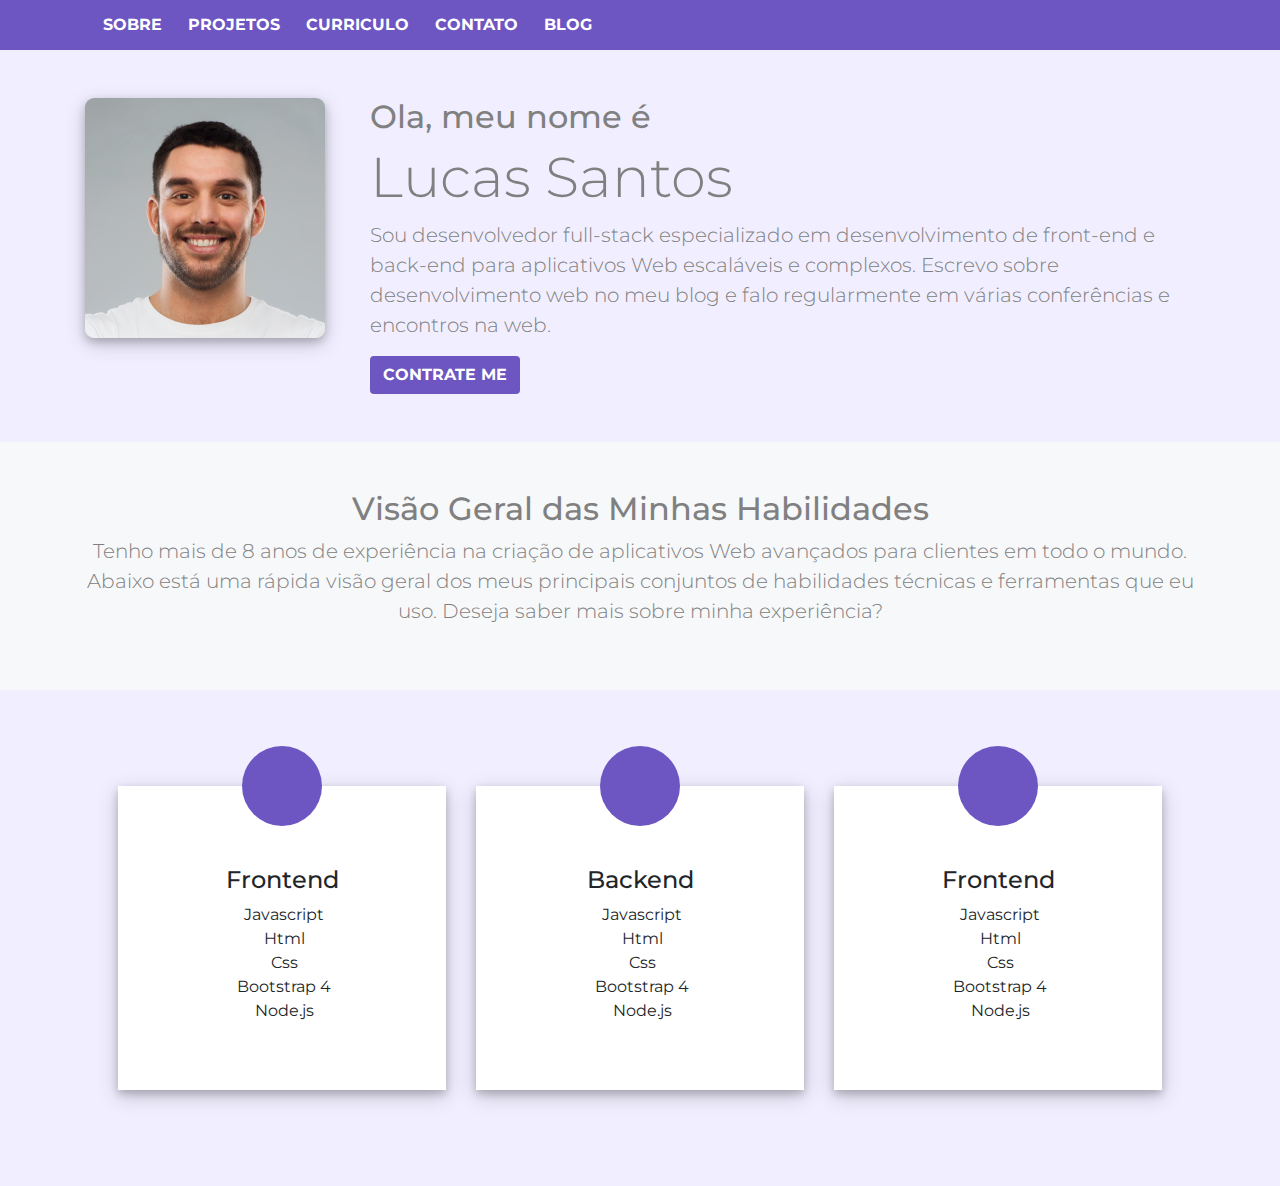
==== index.html @ 7a1240a8 "inicio pagina sobre imagem perfil" ====
<html lang="en">
<head>
    <meta charset="UTF-8">
    <meta name="viewport" content="width=device-width, initial-scale=1.0">

        <!-- google fonts -->
        <link href="https://fonts.googleapis.com/css?family=Montserrat&display=swap" rel="stylesheet">


      <!-- fonte awesome cdn -->
      <link rel="stylesheet" href="https://use.fontawesome.com/releases/v5.3.1/css/all.css" integrity="sha384-mzrmE5qonljUremFsqc01SB46JvROS7bZs3IO2EmfFsd15uHvIt+Y8vEf7N7fWAU" crossorigin="anonymous">
    
   <!-- estilo do boot -->
    <link rel="stylesheet" href="https://maxcdn.bootstrapcdn.com/bootstrap/4.0.0/css/bootstrap.min.css" integrity="sha384-Gn5384xqQ1aoWXA+058RXPxPg6fy4IWvTNh0E263XmFcJlSAwiGgFAW/dAiS6JXm" crossorigin="anonymous">
   
    <link rel="stylesheet" href="css/estilo.css">



    <title>Portifolio</title>
</head>
<body>
    
    <header class="cabecario">
        <nav class="navbar navbar-expand-lg navbar-light bg-light">
           
            <button class="navbar-toggler" type="button" data-toggle="collapse" data-target="#navbarNav" aria-controls="navbarNav" aria-expanded="false" aria-label="Toggle navigation">
              <span class="navbar-toggler-icon"></span>
            </button>
            <div class="collapse navbar-collapse" id="navbarNav">
                <div class="container">
            
                    <ul class="navbar-nav ">
                        <li class="nav-item  ">
                            <a class="nav-link" href="#">SOBRE <span class="sr-only">(current)</span></a>
                        </li>
                        <li class="nav-item">
                            <a class="nav-link" href="#">PROJETOS</a>
                        </li>
                        <li class="nav-item">
                            <a class="nav-link" href="#">CURRICULO</a>
                        </li>
                        <li class="nav-item">
                            <a class="nav-link " href="#">CONTATO</a>
                        </li>
                        <li class="nav-item">
                            <a class="nav-link " href="#">BLOG</a>
                            
                        </li>
                       
                      <div class="redes">
                        <li class="icones" >
                            <a href="">
                              <i class="fab fa-linkedin-in ico"></i>
                            </a>
                        </li>
                          
                        <li class="icones">
                            <a href="">
                                <i class="fab fa-github-square ico"></i>
                            </a>
                        </li>
                          
                        <li class="icones">
                            <a href="">
                                <i class="fab fa-twitter ico"></i>
                            </a>
                        </li>
                          
                      
                      </div>  
                     
                    
                    </ul>
                    


        
                </div>  <!--fim container menu-->



            </div>
        </nav>
        <!-- banner aprsentacão -->

        <div class="container-fluid banner">
            <div class="container">
                <div class="row apresentacao">
                    <div class="col-md-3">
                        <img class="img-perfil" src="img/perfil.jpg" alt="">
                    </div>
    
                    <div class="col-md-9">
                        <h2 class="display-5">Ola, meu nome é </h2>
                        <h1 class="display-4">Lucas Santos</h1>
    
                        <p class="lead">
                            
                            Sou desenvolvedor full-stack especializado em desenvolvimento de front-end e back-end para aplicativos Web escaláveis ​​e complexos. Escrevo sobre desenvolvimento web no meu blog e falo regularmente em várias conferências e encontros na web. 
                        </p>
    
                        <button class="btn botao"> CONTRATE ME </button>
                    </div>
                </div>
            
            </div>
        </div>

</header>

  
        <div class="container-fluid overview">   
            <div class="container">
                <h2 class="display-5 vgeral">Visão Geral das Minhas Habilidades</h2>

                <p class="lead">
                   
                    Tenho mais de 8 anos de experiência na criação de aplicativos Web avançados para clientes em todo o mundo. Abaixo está uma rápida visão geral dos meus principais conjuntos de habilidades técnicas e ferramentas que eu uso. Deseja saber mais sobre minha experiência?
                </p>
            </div>
        </div>
    

    <div class="container-fluid habilidades">
        <div class="container ctn-abily">
            <div class="row">
                <div class="col-md-4 ">
    
                    <div class="habilidade">
                        <div class="ico-container">
                            <i class="fas fa-laptop-code hab-ico"></i>
                        </div>

                        <h4 class="display-5">
                            Frontend
                        </h4>

                        <div>
                            <i class="fas fa-check check-ico"></i>  Javascript <br>
                            <i class="fas fa-check check-ico"></i>   Html  <br>
                            <i class="fas fa-check check-ico"></i>  Css <br>
                            <i class="fas fa-check check-ico"></i> Bootstrap 4  <br>
                            <i class="fas fa-check check-ico"></i> Node.js  <br>
                        

                        </div>
                            
                    </div>
    
                  
                </div>
                <div class="col-md-4 ">
    
                    <div class="habilidade">
                        <div class="ico-container">
                            
                            <i class="fas fa-database hab-ico"></i>
                        </div>

                        <h4 class="display-5">
                                Backend
                        </h4>

                        <div>
                            <i class="fas fa-check check-ico"></i>  Javascript <br>
                            <i class="fas fa-check check-ico"></i>   Html  <br>
                            <i class="fas fa-check check-ico"></i>  Css <br>
                            <i class="fas fa-check check-ico"></i> Bootstrap 4  <br>
                            <i class="fas fa-check check-ico"></i> Node.js  <br>
                        

                        </div>
                            
                    </div>
    
                  
                </div>
                <div class="col-md-4 ">
    
                    <div class="habilidade">
                        <div class="ico-container">
                            <i class="fas fa-laptop-code hab-ico"></i>
                        </div>

                        <h4 class="display-5">
                            Frontend
                        </h4>

                        <div>
                            <i class="fas fa-check check-ico"></i>  Javascript <br>
                            <i class="fas fa-check check-ico"></i>   Html  <br>
                            <i class="fas fa-check check-ico"></i>  Css <br>
                            <i class="fas fa-check check-ico"></i> Bootstrap 4  <br>
                            <i class="fas fa-check check-ico"></i> Node.js  <br>
                        

                        </div>
                            
                    </div>
    
                  
                </div>
           
           
               
           
            </div>
    
    
        </div>

    </div>
             
    

    



    <script src="https://code.jquery.com/jquery-3.2.1.slim.min.js" integrity="sha384-KJ3o2DKtIkvYIK3UENzmM7KCkRr/rE9/Qpg6aAZGJwFDMVNA/GpGFF93hXpG5KkN" crossorigin="anonymous"></script>
    <script src="https://cdnjs.cloudflare.com/ajax/libs/popper.js/1.12.9/umd/popper.min.js" integrity="sha384-ApNbgh9B+Y1QKtv3Rn7W3mgPxhU9K/ScQsAP7hUibX39j7fakFPskvXusvfa0b4Q" crossorigin="anonymous"></script>
    <script src="https://maxcdn.bootstrapcdn.com/bootstrap/4.0.0/js/bootstrap.min.js" integrity="sha384-JZR6Spejh4U02d8jOt6vLEHfe/JQGiRRSQQxSfFWpi1MquVdAyjUar5+76PVCmYl" crossorigin="anonymous"></script>

</body>
</html>
---- css/estilo.css ----
*{
    margin: 0;
    padding: 0;
    box-sizing: border-box;

}

body{
    font-family: 'Montserrat', sans-serif;
}


.bg-light {
    background-color: #6d56c1!important;
}

.redes{
    margin-left: auto;
    margin-top: 5px;
    

}

.icones{
    display: inline;
    margin-left: 5px;
    font-size: 22px;
    color: white;
    
}
.ico{
    color: white;
}


.navbar-light .navbar-nav .nav-link {
    color:white;
    font-weight:bold ;
    font-size: 16px;
    line-height: 18px;
    margin-left: 10px;
}

.navbar-light .navbar-nav .nav-link:hover {
    border-bottom: 3px solid white;
    color: white;

    
}



.banner{
   padding: 48px;
   background-color: rgb(241, 239, 255);
   color: gray;
}


.img-perfil{
    max-width: 240px;
    border-radius: 9px;
    box-shadow: 0 4px 8px 0 rgba(0, 0, 0, 0.2), 0 6px 20px 0 rgba(0, 0, 0, 0.19);
}

/* botao */
.botao{
    background-color:#6d56c1 ;
    color: white;
    font-weight: bold;
}

.botao:hover{
        opacity: 0.8;
}

/* secao visão geral */

.overview{
  padding: 48px;
  text-align: center;
  color: gray;
  background: #F7F8FA;
  
}

.vgeral{
    text-align: center;
}


.ctn-abily{
    text-align: center;
    padding: 48px;
}


.habilidades{

 background-color: rgb(241, 239, 255);
 width: 100%;
 padding: 48px;
}


.habilidade{
    height:304px ;
    width: 100%;
    background-color: white;
    box-shadow: 0 4px 8px 0 rgba(0, 0, 0, 0.2), 0 6px 20px 0 rgba(0, 0, 0, 0.19);
}

.ico-container{
    background: #6d56c1;
    width: 80px;
    height: 80px;
    padding-top: 1.25rem;
    margin: 0 auto;
    border-radius: 120px;
    position: relative;
    bottom: 40px;
    
   
    
  
}


.hab-ico{
   font-size: 45px;
   position: relative;
   left: 1px;
   bottom: 7px;
  
   color: white;
  
}

.check-ico{
    color:#6d56c1 ;
    padding: 2px;
}






/* mobile */

@media(max-width: 400px){
    .redes{
       margin-left: 0px; 
    }
    .img-perfil{
        max-width: 200px;
        margin-bottom: 15px;
    }
}





  
  /* Tablet Styles */
  @media (min-width: 401px) and (max-width: 960px) {
    
    .row .apresentacao{
        display: flex;
        flex-direction: column;
        flex-wrap: wrap;
        justify-content: space-between;
        
    }
    .img-perfil{
        flex: 1;
    }

    
     
 }
    
  


  
  /* Desktop Styles */
  @media  (min-width: 961px) {
   
  }
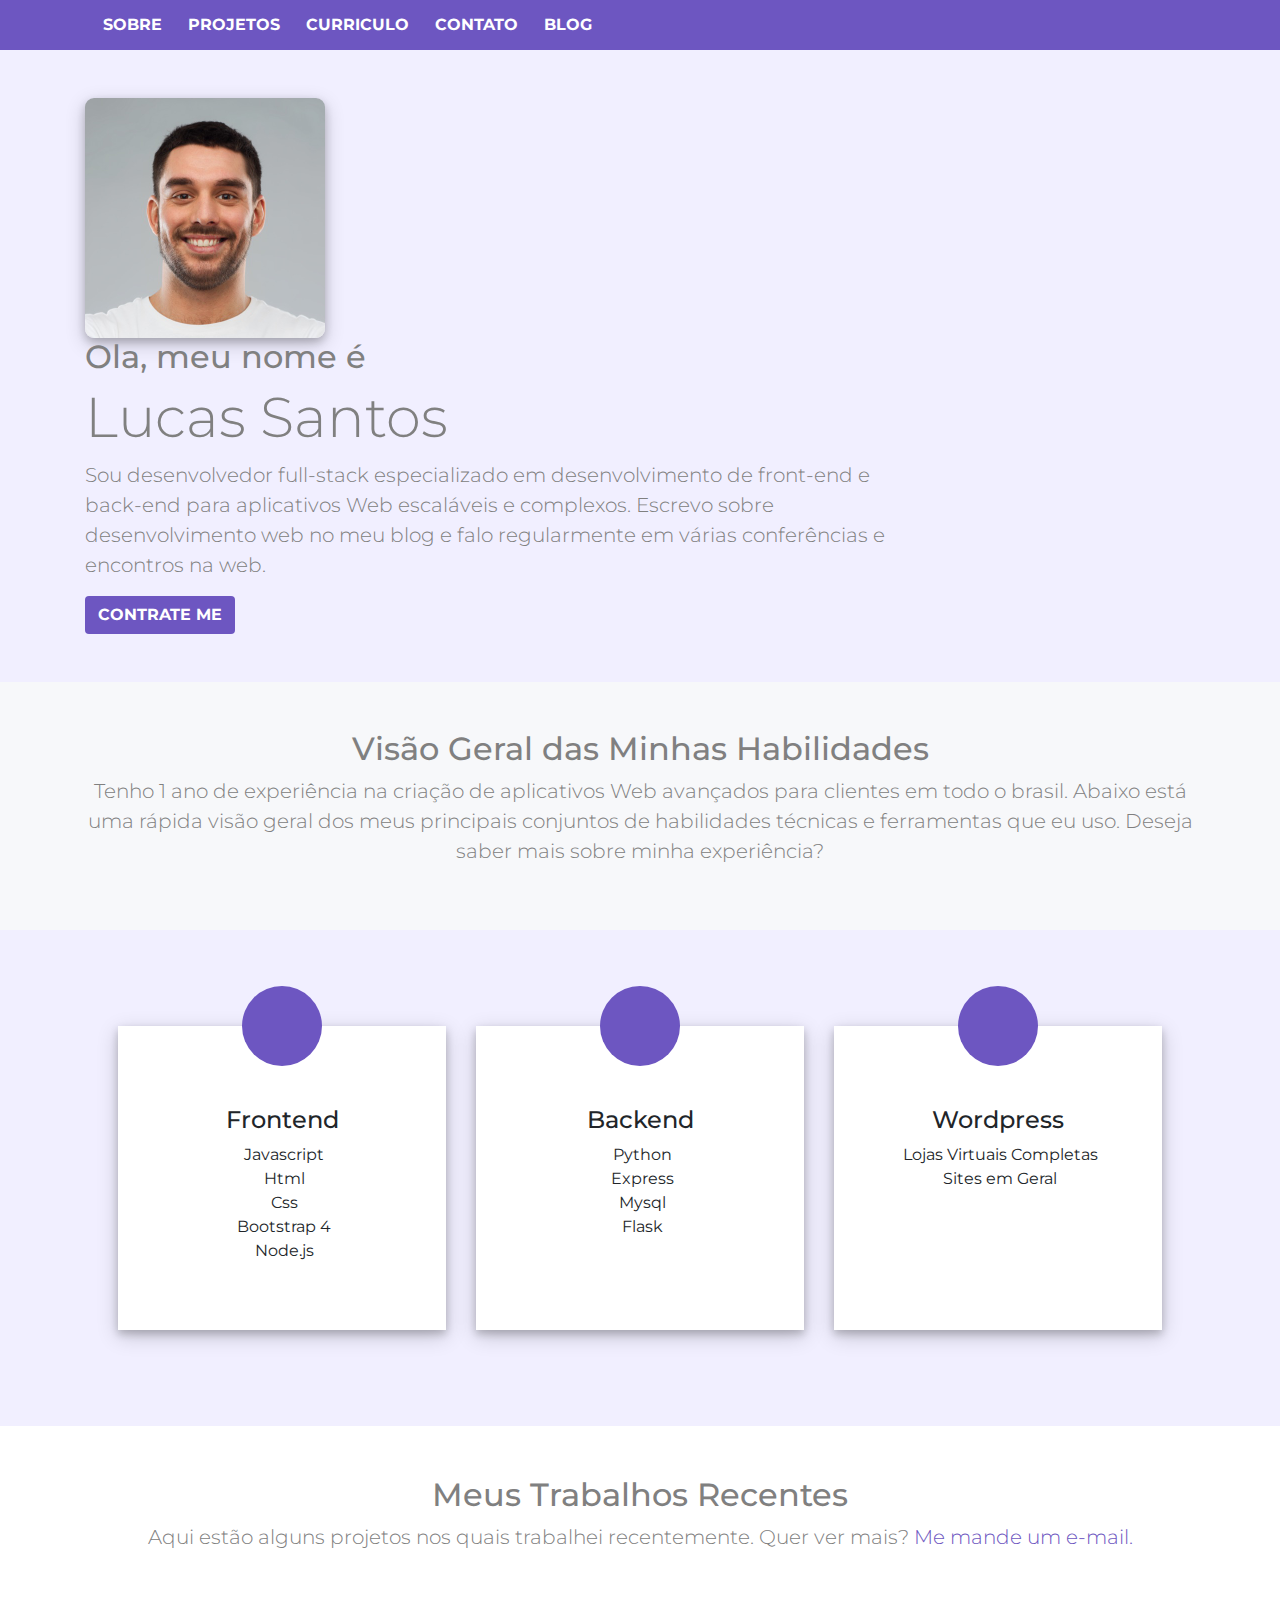
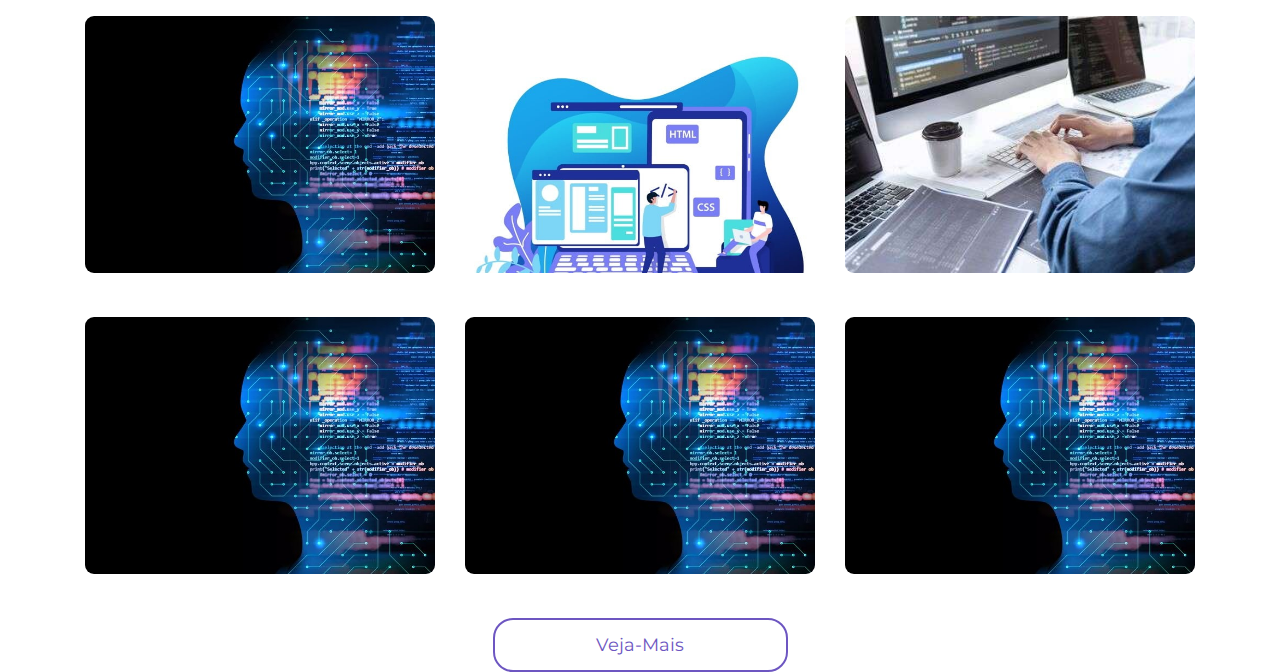
==== commit 5257478b: "ajustes feitos, e nova secao trabalhos recentes adicionada" ====
--- a/index.html
+++ b/index.html
@@ -87,11 +87,11 @@
         <div class="container-fluid banner">
             <div class="container">
                 <div class="row apresentacao">
-                    <div class="col-md-3">
-                        <img class="img-perfil" src="img/perfil.jpg" alt="">
-                    </div>
-    
-                    <div class="col-md-9">
+                    <div class="col-md-3 centro">
+                        <img  class="img-perfil" src="img/perfil.jpg" alt="">
+                    </div>
+    
+                    <div class="col-md-9 ">
                         <h2 class="display-5">Ola, meu nome é </h2>
                         <h1 class="display-4">Lucas Santos</h1>
     
@@ -116,16 +116,17 @@
 
                 <p class="lead">
                    
-                    Tenho mais de 8 anos de experiência na criação de aplicativos Web avançados para clientes em todo o mundo. Abaixo está uma rápida visão geral dos meus principais conjuntos de habilidades técnicas e ferramentas que eu uso. Deseja saber mais sobre minha experiência?
+                    Tenho  1 ano de experiência na criação de aplicativos Web avançados para clientes em todo o brasil. Abaixo está uma rápida visão geral dos meus principais conjuntos de habilidades técnicas e ferramentas que eu uso. Deseja saber mais sobre minha experiência?
                 </p>
             </div>
         </div>
     
 
+        <!-- habilidades -->
     <div class="container-fluid habilidades">
         <div class="container ctn-abily">
-            <div class="row">
-                <div class="col-md-4 ">
+            <div class="row ">
+                <div class="col-md-4 cln">
     
                     <div class="habilidade">
                         <div class="ico-container">
@@ -150,12 +151,13 @@
     
                   
                 </div>
-                <div class="col-md-4 ">
+                <div class="col-md-4 cln ">
     
                     <div class="habilidade">
                         <div class="ico-container">
                             
                             <i class="fas fa-database hab-ico"></i>
+                            
                         </div>
 
                         <h4 class="display-5">
@@ -163,12 +165,11 @@
                         </h4>
 
                         <div>
-                            <i class="fas fa-check check-ico"></i>  Javascript <br>
-                            <i class="fas fa-check check-ico"></i>   Html  <br>
-                            <i class="fas fa-check check-ico"></i>  Css <br>
-                            <i class="fas fa-check check-ico"></i> Bootstrap 4  <br>
-                            <i class="fas fa-check check-ico"></i> Node.js  <br>
-                        
+                            <i class="fas fa-check check-ico"></i>  Python <br>
+                            <i class="fas fa-check check-ico"></i>   Express  <br>
+                            <i class="fas fa-check check-ico"></i>  Mysql <br>
+                            <i class="fas fa-check check-ico"></i>  Flask <br>
+                           
 
                         </div>
                             
@@ -176,24 +177,22 @@
     
                   
                 </div>
-                <div class="col-md-4 ">
+                <div class="col-md-4 cln ">
     
                     <div class="habilidade">
                         <div class="ico-container">
-                            <i class="fas fa-laptop-code hab-ico"></i>
+                            
+                            <i class="fab fa-wordpress-simple hab-ico"></i>
                         </div>
 
                         <h4 class="display-5">
-                            Frontend
+                           Wordpress
                         </h4>
 
                         <div>
-                            <i class="fas fa-check check-ico"></i>  Javascript <br>
-                            <i class="fas fa-check check-ico"></i>   Html  <br>
-                            <i class="fas fa-check check-ico"></i>  Css <br>
-                            <i class="fas fa-check check-ico"></i> Bootstrap 4  <br>
-                            <i class="fas fa-check check-ico"></i> Node.js  <br>
-                        
+                            <i class="fas fa-check check-ico"></i>  Lojas Virtuais Completas <br>
+                            <i class="fas fa-check check-ico"></i>   Sites em Geral  <br>
+                          
 
                         </div>
                             
@@ -210,9 +209,107 @@
     
         </div>
 
+        <!-- img ferramentas de trabalho -->
+
+      
+
     </div>
-             
-    
+            <!-- fim habilidades -->
+    
+
+            <div class="container jobs-recentes">
+                <div class="row linha-trampos">
+                       <div class="col col-md-12 text-center mb-4">
+                           <h2 class="display-5 "> Meus Trabalhos Recentes</h2> 
+                           <p class="lead">
+                               Aqui estão alguns projetos  nos quais trabalhei recentemente. Quer ver mais? 
+                            <a class="email" href="">Me mande um e-mail.</a>   
+   
+                           </p>
+                         
+
+                       </div> 
+                        
+                </div>
+
+                <div class="row mt-4">
+                    <div class="col-md-4 ">
+                        <div class="project" style="background-image: url('./img/projetos/img1.jpg'); background-size: cover;" >
+                              <div class="overlay">
+                                <div class="text">Hello World</div>
+                              </div>
+
+                         </div>
+                    </div>
+                    <div class="col-md-4 ">
+                        <div class="project" style="background-image: url('./img/projetos/img2.jpg'); background-size: cover;">
+                            <div class="overlay">
+                                <div class="text">
+                                    Clone Bootstrap
+                                    Site Responsivo Com muitos detalhaes
+                                </div>
+                              </div>
+
+                            
+                        </div>
+                    </div>
+                    <div class="col-md-4 ">
+                        <div class="project" style="background-image: url('./img/projetos/img3.jpg'); background-size: cover;">
+                            <div class="overlay">
+                                <div class="text">Hello World</div>
+                              </div>
+
+                            
+                        </div>
+                    </div>
+                    
+                </div>
+
+                <div class="row mt-4">
+                    <div class="col-md-4 ">
+                        <div class="project" style="background-image: url('./img/projetos/img1.jpg'); background-size: cover;">
+                            <div class="overlay">
+                                <div class="text">Hello World</div>
+                              </div>
+
+                            
+                        </div>
+                    </div>
+                    <div class="col-md-4 ">
+                        <div class="project" style="background-image: url('./img/projetos/img1.jpg'); background-size: cover;">
+                            <div class="overlay">
+                                <div class="text">Hello World</div>
+                              </div>
+
+                            
+                        </div>
+                    </div>
+                    <div class="col-md-4 ">
+                        <div class="project" style="background-image: url('./img/projetos/img1.jpg'); background-size: cover;">
+                            <div class="overlay">
+                                <div class="text">Hello World</div>
+                              </div>
+
+                            
+                        </div>
+                    </div>
+                </div>
+
+               
+                <div class="row mt-4">
+                    <div class="col-md-12 v-mais">
+                        
+                        <button class="btn veja-mais">Veja-Mais</button>
+
+                    </div>
+                </div>
+              
+                
+
+    
+             </div>
+    
+            
 
     
 
--- a/css/estilo.css
+++ b/css/estilo.css
@@ -142,6 +142,89 @@
 }
 
 
+/* jobs recentes */
+
+.jobs-recentes{
+    margin-top: 50px;
+    color: gray;
+   
+}
+
+
+.project{
+    max-width: 385px;
+    height: 257px;
+     cursor: pointer;
+    border-radius: 9px;
+    margin-bottom: 20px;
+}
+
+.email{
+    color: #6d56c1;
+    text-decoration: none;
+    
+
+}
+
+
+.overlay {
+    position: relative;
+  
+    background-color: #6d56c1;
+    overflow: hidden;
+    width: 100%;
+    height: 100%;
+    transform: scale(0);
+    transition: .5s ease;
+    border-radius: 9px;
+    
+  }
+  
+  
+  .project:hover .overlay {
+      opacity: 0.9;
+     transform: scale(1);
+     
+    
+  }
+  
+  
+  .text {
+    color: white;
+    font-size: 20px;
+    position: absolute;
+    top: 50%;
+    left: 50%;
+    transform: translate(-50%, -50%);
+    text-align: center;
+   
+  }
+
+.v-mais{
+    display: flex;
+    align-items: center;
+}
+
+.veja-mais{
+    margin:0 auto;
+    border-radius: 20px;
+    color: #6d56c1;
+    background-color: transparent;
+    border: 2px solid #6d56c1 ;
+    width: 295px;
+    height: 54px;
+    font-weight: 400;
+    font-size: 18px;
+    
+}
+
+.veja-mais:hover{
+    background-color:#6d56c1 ;
+    color: white;
+}
+
+
+
 
 
 
@@ -156,26 +239,49 @@
         max-width: 200px;
         margin-bottom: 15px;
     }
-}
-
-
-
-
-
-  
-  /* Tablet Styles */
+    .ctn-abily{
+        display: flex;
+        align-items: center;
+       
+        padding: 0;
+
+    }
+
+    
+    .habilidade{
+        margin-bottom: 50px;
+    }
+
+    
+}
+
+
+
+
+
+  
+  /* Tablet  */
   @media (min-width: 401px) and (max-width: 960px) {
     
-    .row .apresentacao{
+        .apresentacao{
         display: flex;
         flex-direction: column;
         flex-wrap: wrap;
-        justify-content: space-between;
+        align-items: center;
         
-    }
-    .img-perfil{
-        flex: 1;
-    }
+        
+    }
+
+   
+
+    .habilidade{
+        margin-bottom: 50px;
+    }
+    .centro{
+     margin-right: 50px;
+     margin-bottom: 50px;
+    }
+
 
     
      
@@ -185,7 +291,15 @@
 
 
   
-  /* Desktop Styles */
-  @media  (min-width: 961px) {
-   
-  }+  /* Desktop */
+  @media  (min-width: 960px) and (max-width:1300px) {
+    .apresentacao{
+        display: flex;
+        flex-direction: column;
+        flex-wrap: wrap;
+       
+        
+        
+    }
+ 
+}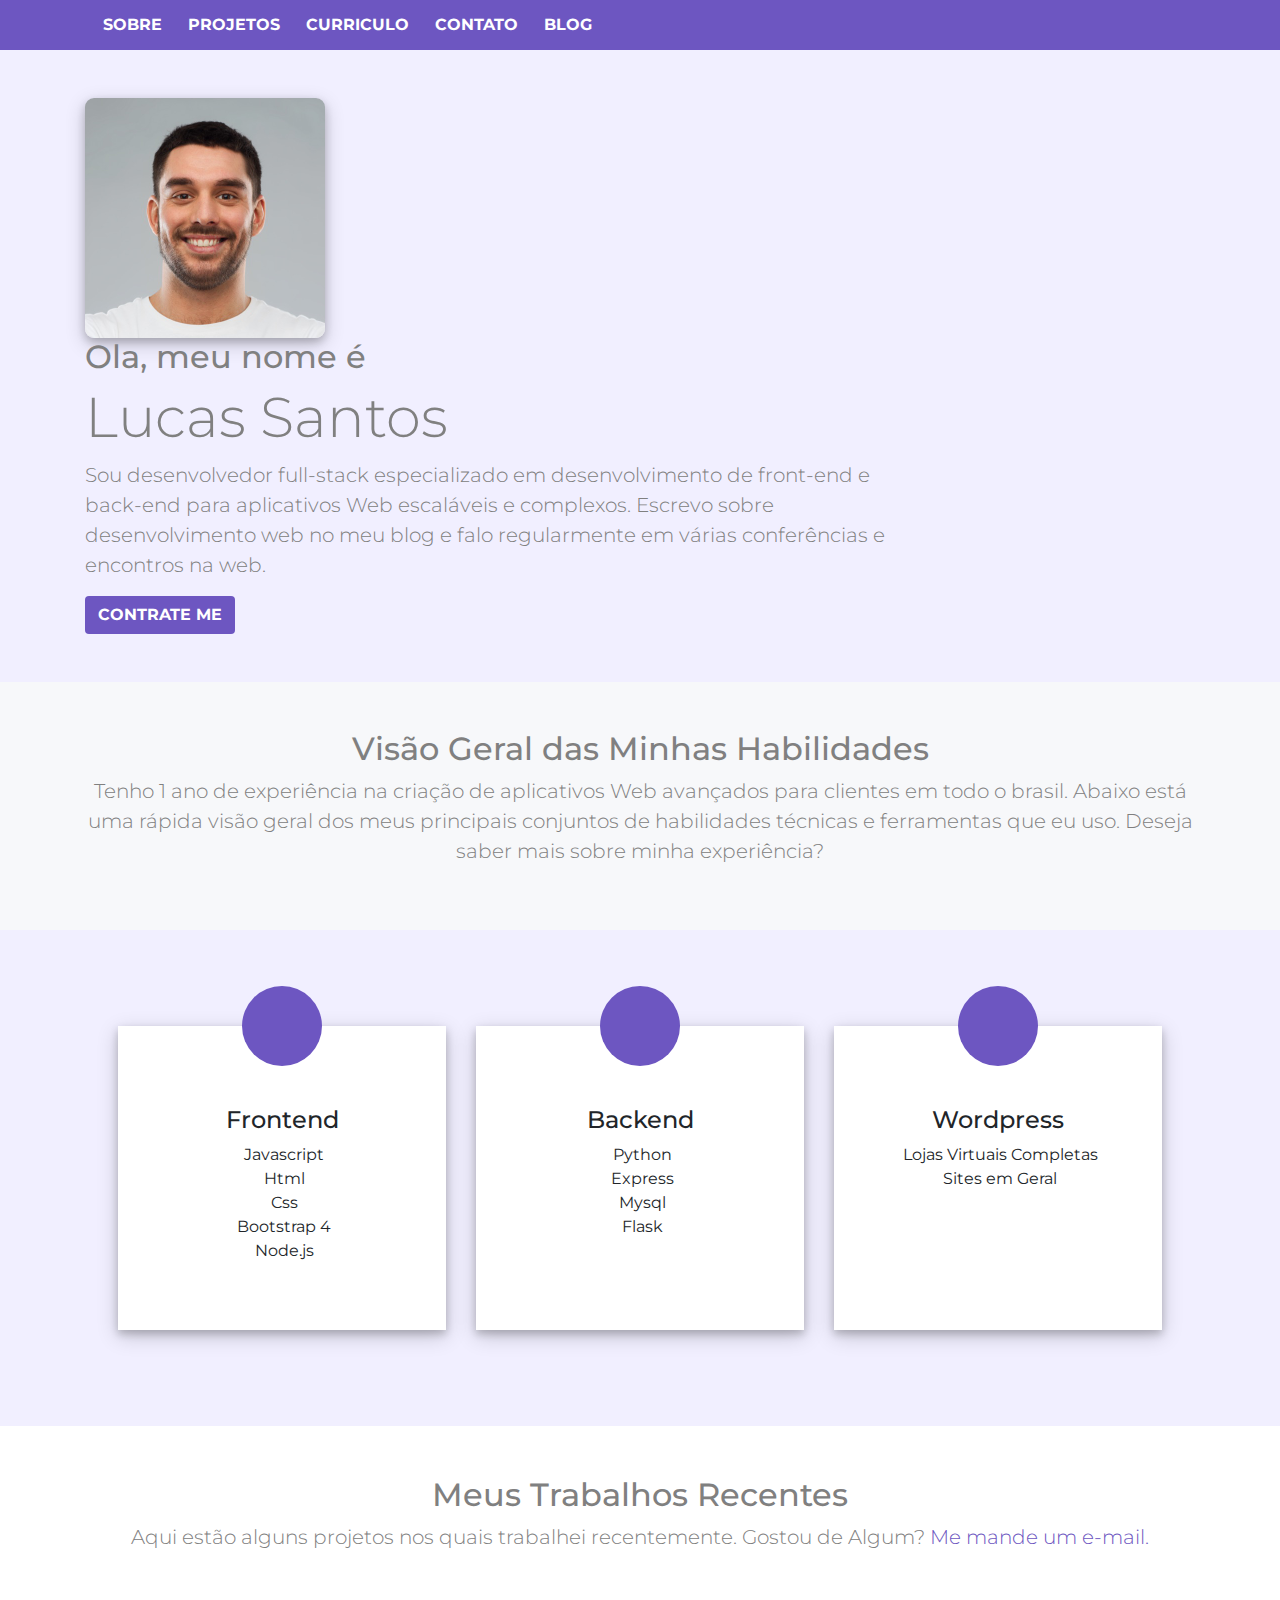
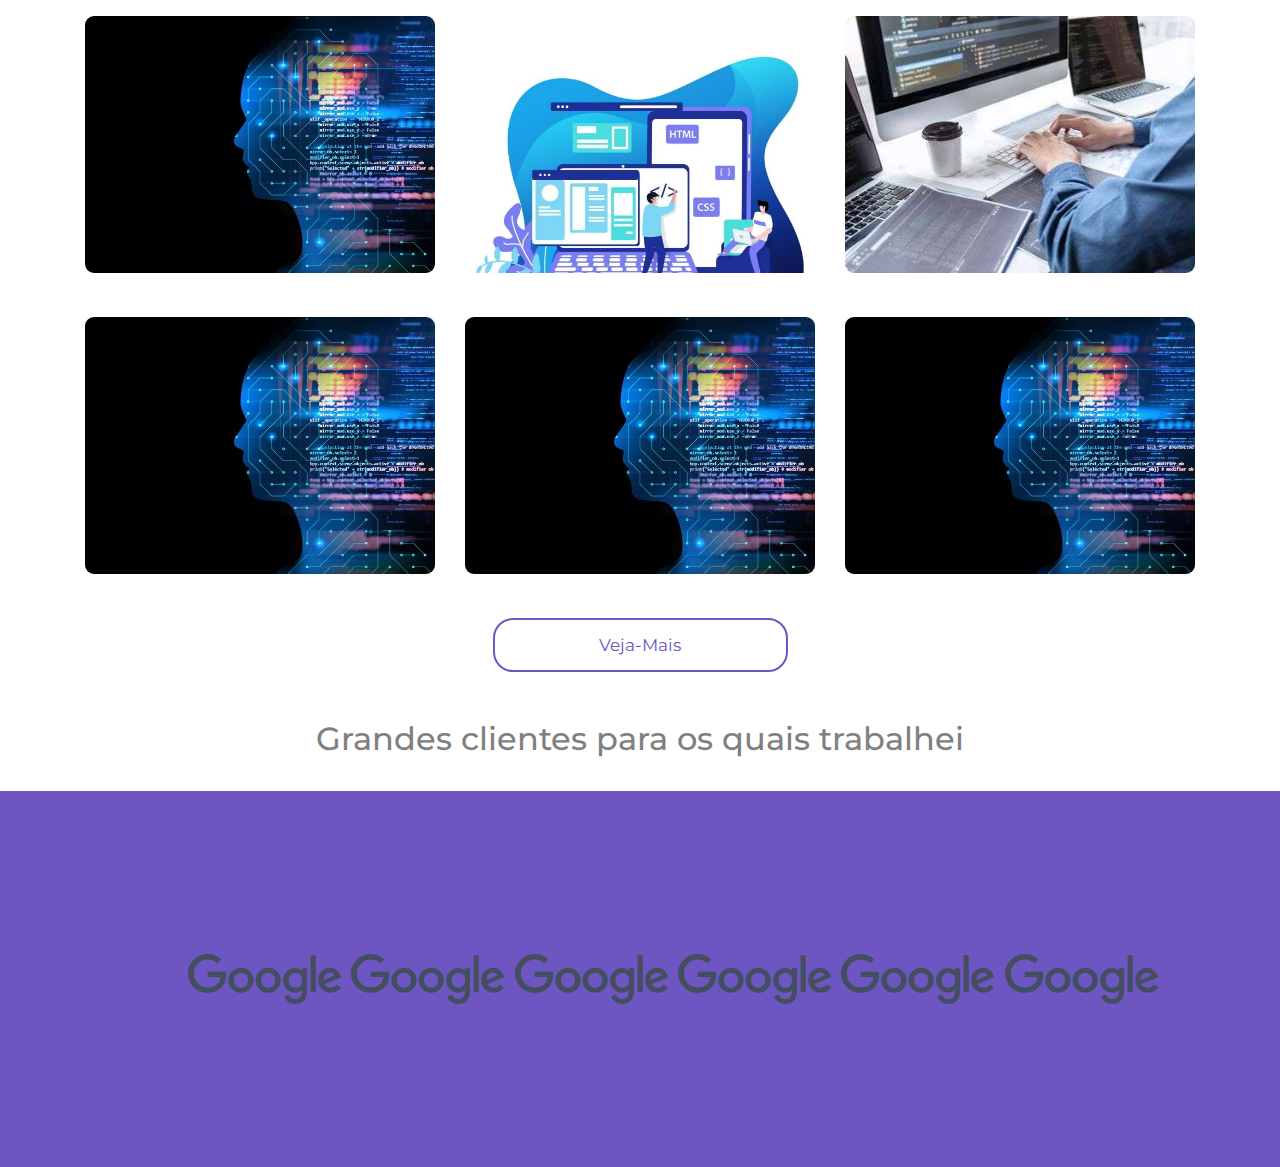
==== commit 6c08aa9a: "inicio secao grandes clientes" ====
--- a/index.html
+++ b/index.html
@@ -16,6 +16,8 @@
     <link rel="stylesheet" href="css/estilo.css">
 
 
+
+  
 
     <title>Portifolio</title>
 </head>
@@ -138,11 +140,14 @@
                         </h4>
 
                         <div>
-                            <i class="fas fa-check check-ico"></i>  Javascript <br>
-                            <i class="fas fa-check check-ico"></i>   Html  <br>
-                            <i class="fas fa-check check-ico"></i>  Css <br>
-                            <i class="fas fa-check check-ico"></i> Bootstrap 4  <br>
-                            <i class="fas fa-check check-ico"></i> Node.js  <br>
+                           
+                            <i class="fab fa-js-square check-ico"></i>  Javascript <br>
+                            <i class="fab fa-html5 check-ico"></i>   Html  <br>
+                            <i class="fab fa-css3-alt check-ico"></i>  Css <br>
+                            <i class="fab fa-bootstrap check-ico"></i> Bootstrap 4  <br>
+
+
+                            <i class="fab fa-node-js check-ico"></i> Node.js  <br>
                         
 
                         </div>
@@ -222,7 +227,7 @@
                        <div class="col col-md-12 text-center mb-4">
                            <h2 class="display-5 "> Meus Trabalhos Recentes</h2> 
                            <p class="lead">
-                               Aqui estão alguns projetos  nos quais trabalhei recentemente. Quer ver mais? 
+                               Aqui estão alguns projetos  nos quais trabalhei recentemente. Gostou de Algum? 
                             <a class="email" href="">Me mande um e-mail.</a>   
    
                            </p>
@@ -304,16 +309,52 @@
                     </div>
                 </div>
               
-                
+                <div class="row linha-trampos mt-5">
+                    <div class="col col-md-12 text-center mb-4">
+                        <h2 class="display-5 ">Grandes clientes para os quais trabalhei</h2> 
+                       
+
+                    </div> 
+                     
+                </div>
 
     
              </div>
-    
+
+             <!-- inicio empresas que trabalhei -->
+
+             <div class="container-fluid ">
+                <div class="row empresas">
+                    <div class="col col-md-2">
+                      <img src="img/logo-1.svg" alt="" srcset="">
+                    </div>  
+                    <div class="col col-md-2">
+                      <img src="img/logo-1.svg" alt="" srcset="">
+                    </div>  
+                    <div class="col col-md-2">
+                      <img src="img/logo-1.svg" alt="" srcset="">
+                    </div>  
+                    <div class="col col-md-2">
+                      <img src="img/logo-1.svg" alt="" srcset="">
+                    </div>  
+                    <div class="col col-md-2">
+                      <img src="img/logo-1.svg" alt="" srcset="">
+                    </div>  
+                    <div class="col col-md-2">
+                      <img src="img/logo-1.svg" alt="" srcset="">
+                    </div>  
+                    
+                </div>
+
+             </div>
             
 
     
 
 
+    
+    
+  
 
     <script src="https://code.jquery.com/jquery-3.2.1.slim.min.js" integrity="sha384-KJ3o2DKtIkvYIK3UENzmM7KCkRr/rE9/Qpg6aAZGJwFDMVNA/GpGFF93hXpG5KkN" crossorigin="anonymous"></script>
     <script src="https://cdnjs.cloudflare.com/ajax/libs/popper.js/1.12.9/umd/popper.min.js" integrity="sha384-ApNbgh9B+Y1QKtv3Rn7W3mgPxhU9K/ScQsAP7hUibX39j7fakFPskvXusvfa0b4Q" crossorigin="anonymous"></script>
--- a/css/estilo.css
+++ b/css/estilo.css
@@ -214,7 +214,7 @@
     width: 295px;
     height: 54px;
     font-weight: 400;
-    font-size: 18px;
+    font-size: 17px;
     
 }
 
@@ -222,6 +222,19 @@
     background-color:#6d56c1 ;
     color: white;
 }
+
+/* inicio clientes empresa */
+
+.empresas{
+    background-color: #6d56c1;
+    padding: 150px;
+    display: flex;
+    align-items: center;
+}
+
+
+
+
 
 
 
@@ -252,6 +265,8 @@
         margin-bottom: 50px;
     }
 
+    
+    
     
 }
 
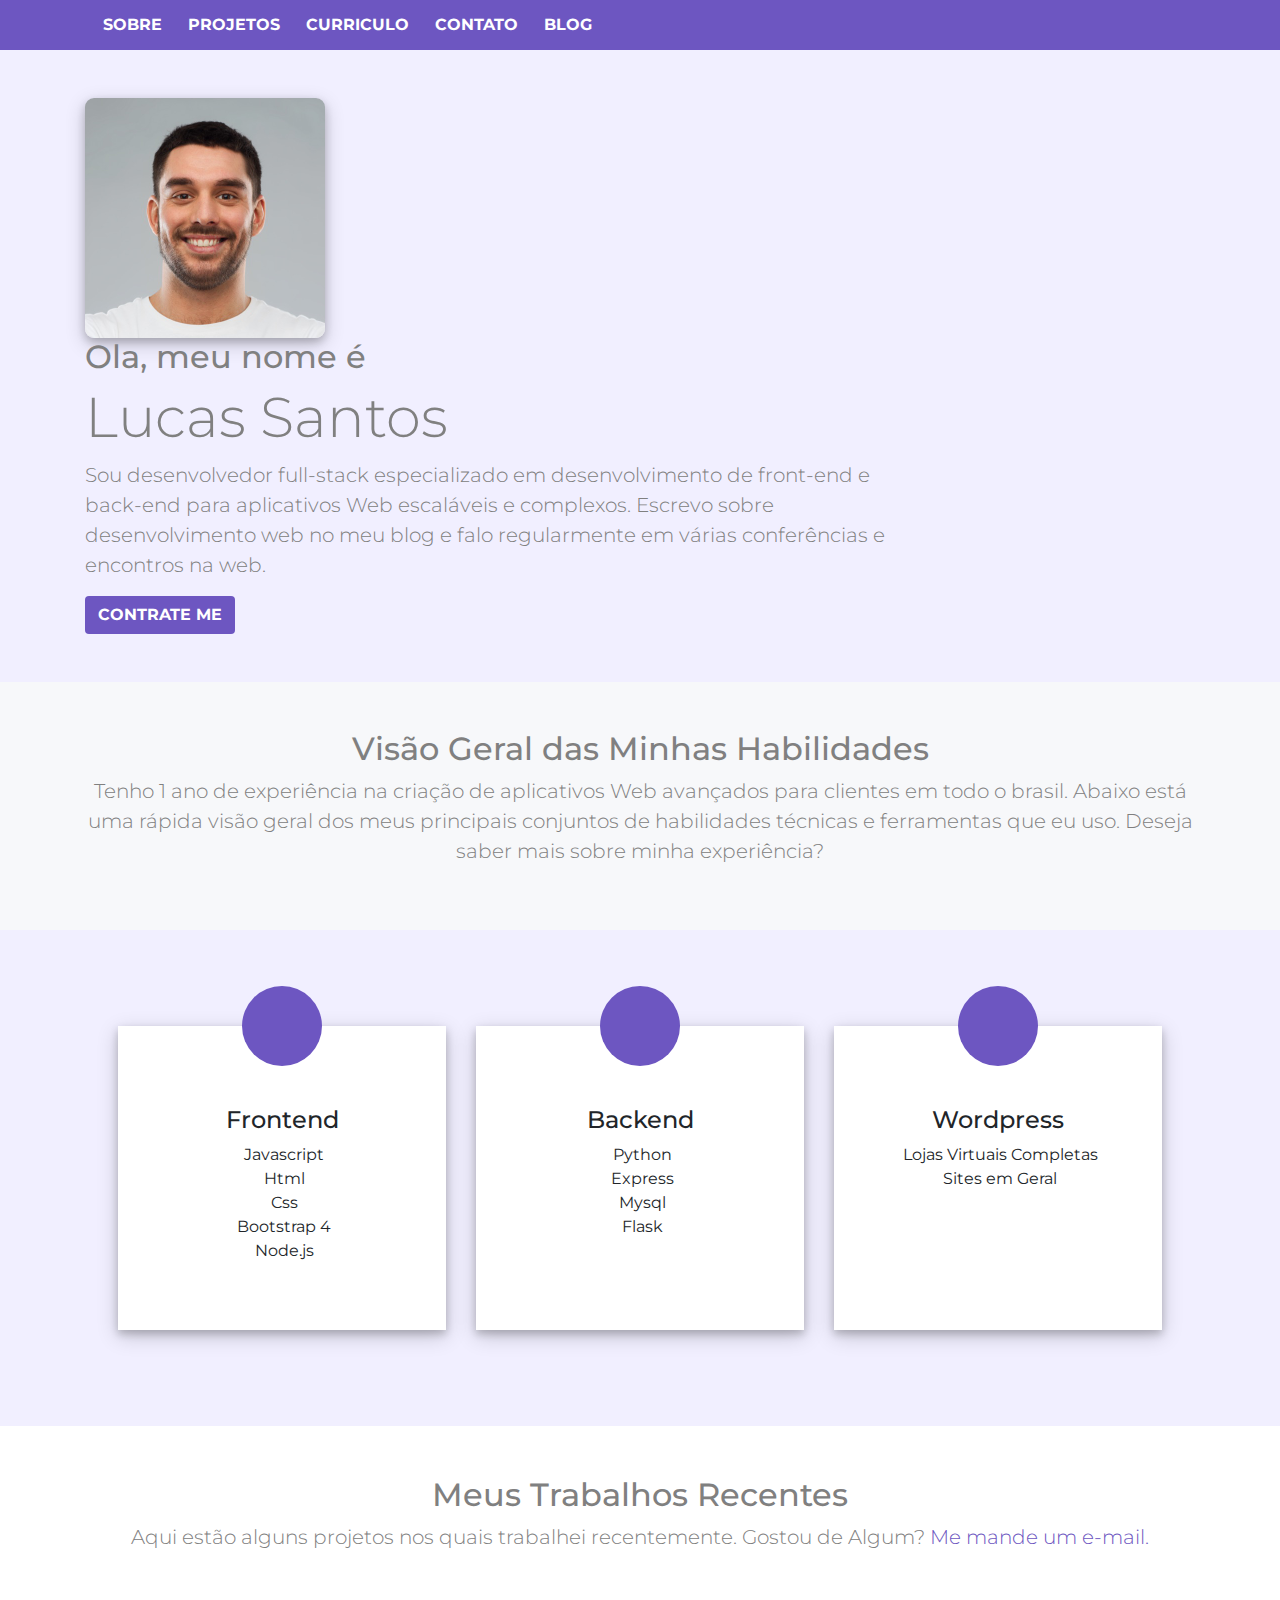
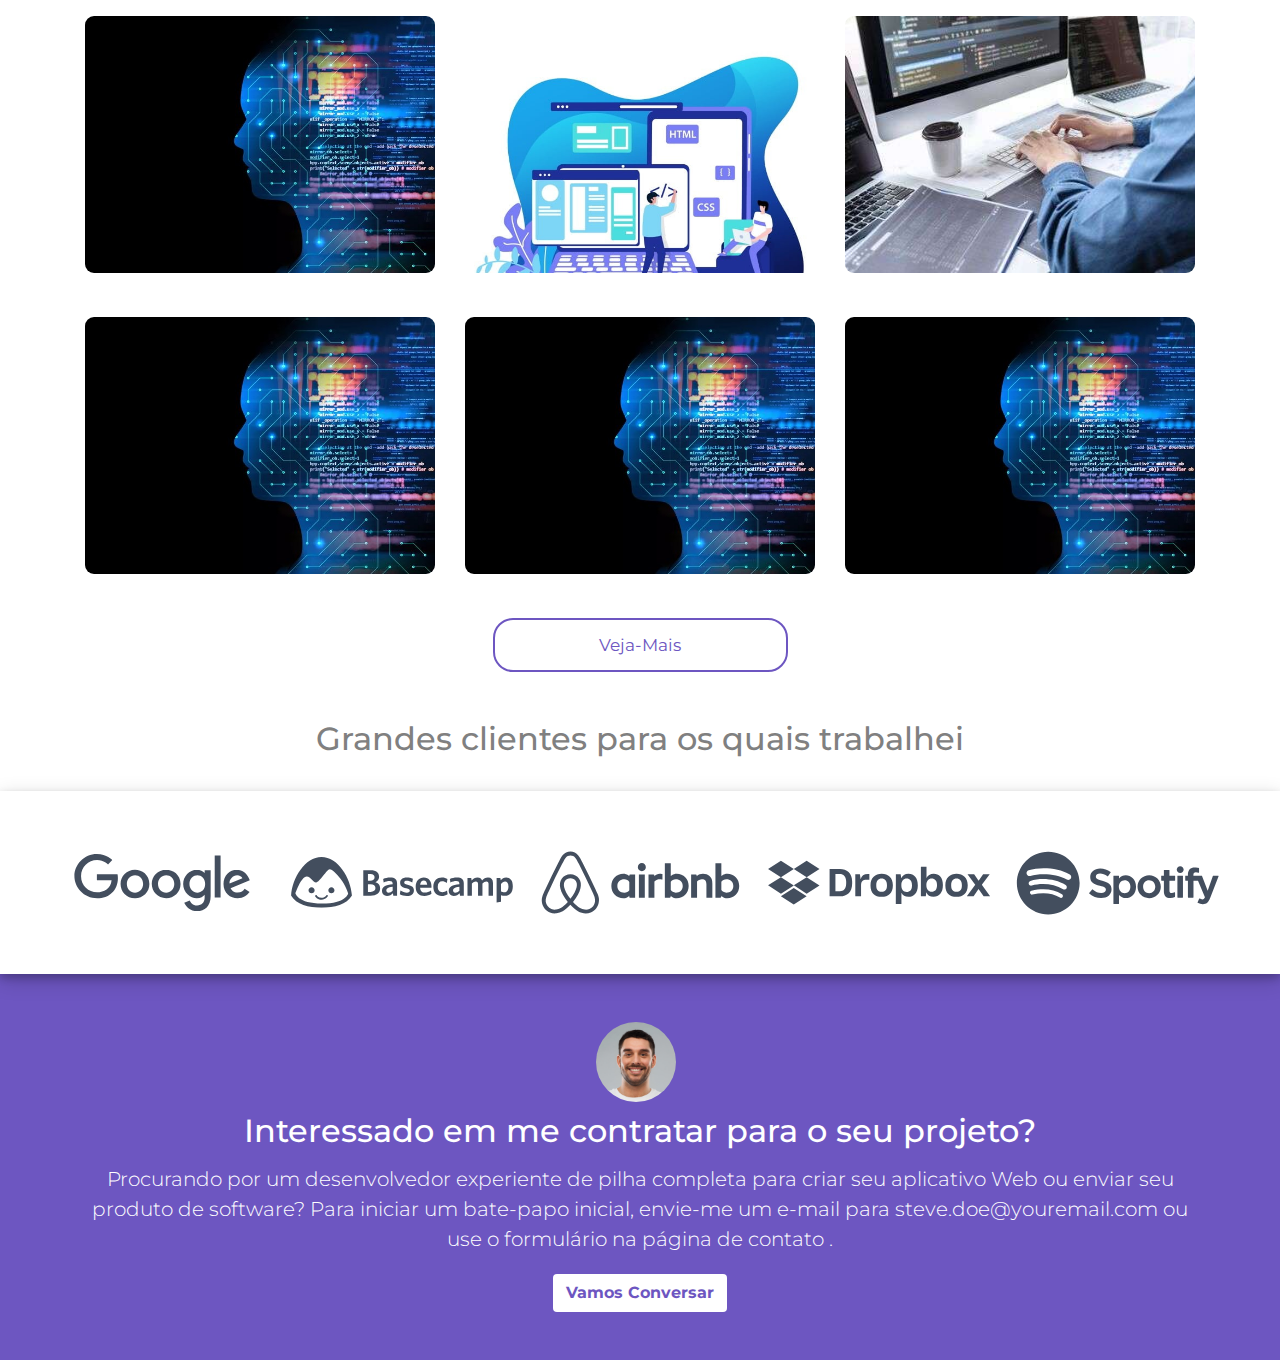
==== commit 12325071: "adicionado carrousel de logos e inicio do rodape" ====
--- a/index.html
+++ b/index.html
@@ -13,6 +13,13 @@
    <!-- estilo do boot -->
     <link rel="stylesheet" href="https://maxcdn.bootstrapcdn.com/bootstrap/4.0.0/css/bootstrap.min.css" integrity="sha384-Gn5384xqQ1aoWXA+058RXPxPg6fy4IWvTNh0E263XmFcJlSAwiGgFAW/dAiS6JXm" crossorigin="anonymous">
    
+
+
+    <!-- estilo carrosel -->
+    <link rel="stylesheet" href="OwlCarousel2-2.3.4/dist/assets/owl.carousel.css">
+    <link rel="stylesheet" href="OwlCarousel2-2.3.4/dist/assets/owl.carousel.min.css">
+
+   <!-- meu estilo -->
     <link rel="stylesheet" href="css/estilo.css">
 
 
@@ -323,42 +330,99 @@
 
              <!-- inicio empresas que trabalhei -->
 
-             <div class="container-fluid ">
-                <div class="row empresas">
-                    <div class="col col-md-2">
-                      <img src="img/logo-1.svg" alt="" srcset="">
-                    </div>  
-                    <div class="col col-md-2">
-                      <img src="img/logo-1.svg" alt="" srcset="">
-                    </div>  
-                    <div class="col col-md-2">
-                      <img src="img/logo-1.svg" alt="" srcset="">
-                    </div>  
-                    <div class="col col-md-2">
-                      <img src="img/logo-1.svg" alt="" srcset="">
-                    </div>  
-                    <div class="col col-md-2">
-                      <img src="img/logo-1.svg" alt="" srcset="">
-                    </div>  
-                    <div class="col col-md-2">
-                      <img src="img/logo-1.svg" alt="" srcset="">
-                    </div>  
-                    
-                </div>
-
-             </div>
+
+             <div class="owl-carousel owl-theme carro">
+                <div class="item">
+                    <img src="img/logo-1.svg" alt="" srcset="">
+                </div>
+                <div class="item">
+                    <img src="img/logo-2.svg" alt="" srcset="">
+                </div>
+                <div class="item">
+                    <img src="img/logo-3.svg" alt="" srcset="">
+                </div>
+                <div class="item">
+                    <img src="img/logo-4.svg" alt="" srcset="">
+                </div>
+                <div class="item">
+                    <img src="img/logo-5.svg" alt="" srcset="">
+                </div>
+                <div class="item">
+                    <img src="img/logo-6.svg" alt="" srcset="">
+                </div>
+              
+            </div>
+
+
+            <!-- inicio rodape -->
+
+            <footer class="rodape">
+                <div class="container-fluid">
+                    <div class="container">
+                        <div class="row ">
+                            <div class="col-md-12 linha-img">
+
+                                <img class="img-sm" src="img/perfil.jpg"  alt="" >
+
+                            </div>
+
+
+                        </div>
+
+                        <div class="row linha-interesse">
+                            <h2 class="display-5  interrese">Interessado em me contratar para o seu projeto?</h2> 
+                            
+                            <p class="text-center lead p-1">
+                                Procurando por um desenvolvedor experiente de pilha completa para criar seu aplicativo Web ou enviar seu produto de software? Para iniciar um bate-papo inicial, envie-me um e-mail para steve.doe@youremail.com ou use o formulário na página de contato .
+                            </p>
+
+                            <button class="btn botao roda"> Vamos Conversar </button>
+
+                        </div>
+
+                    </div>
+
+                </div>
+
+
+            </footer>
+
+        
             
 
-    
-
-
-    
-    
+          
+             <script src="OwlCarousel2-2.3.4/docs/assets/vendors/jquery.min.js"></script>
+             <script src="OwlCarousel2-2.3.4/dist/owl.carousel.js"></script>
+
+             <script >
+                 $('.owl-carousel').owlCarousel({
+                        loop:true,
+                        margin:10,
+                        autoplay:true,
+                        autoplaySpeed:1000,
+                       
+                        responsive:{
+                            0:{
+                                items:1
+                            },
+                            600:{
+                                items:3
+                            },
+                            1000:{
+                                items:5
+                            }
+                        }
+                    })
+
+
+             </script>
+
+
+             <script src="https://code.jquery.com/jquery-3.2.1.slim.min.js" integrity="sha384-KJ3o2DKtIkvYIK3UENzmM7KCkRr/rE9/Qpg6aAZGJwFDMVNA/GpGFF93hXpG5KkN" crossorigin="anonymous"></script>
+             <script src="https://cdnjs.cloudflare.com/ajax/libs/popper.js/1.12.9/umd/popper.min.js" integrity="sha384-ApNbgh9B+Y1QKtv3Rn7W3mgPxhU9K/ScQsAP7hUibX39j7fakFPskvXusvfa0b4Q" crossorigin="anonymous"></script>
+             <script src="https://maxcdn.bootstrapcdn.com/bootstrap/4.0.0/js/bootstrap.min.js" integrity="sha384-JZR6Spejh4U02d8jOt6vLEHfe/JQGiRRSQQxSfFWpi1MquVdAyjUar5+76PVCmYl" crossorigin="anonymous"></script>
   
 
-    <script src="https://code.jquery.com/jquery-3.2.1.slim.min.js" integrity="sha384-KJ3o2DKtIkvYIK3UENzmM7KCkRr/rE9/Qpg6aAZGJwFDMVNA/GpGFF93hXpG5KkN" crossorigin="anonymous"></script>
-    <script src="https://cdnjs.cloudflare.com/ajax/libs/popper.js/1.12.9/umd/popper.min.js" integrity="sha384-ApNbgh9B+Y1QKtv3Rn7W3mgPxhU9K/ScQsAP7hUibX39j7fakFPskvXusvfa0b4Q" crossorigin="anonymous"></script>
-    <script src="https://maxcdn.bootstrapcdn.com/bootstrap/4.0.0/js/bootstrap.min.js" integrity="sha384-JZR6Spejh4U02d8jOt6vLEHfe/JQGiRRSQQxSfFWpi1MquVdAyjUar5+76PVCmYl" crossorigin="anonymous"></script>
 
 </body>
 </html>--- a/css/estilo.css
+++ b/css/estilo.css
@@ -227,17 +227,57 @@
 
 .empresas{
     background-color: #6d56c1;
-    padding: 150px;
-    display: flex;
-    align-items: center;
-}
-
-
-
-
-
-
-
+    padding: 48px;
+    opacity: 1;
+    
+}
+
+.logo-empresas{
+    width: 200px;
+    height: 76px;
+}
+
+.carro{
+    padding: 48px;
+   box-shadow: 0 4px 8px 0 rgba(0, 0, 0, 0.2), 0 6px 20px 0 rgba(0, 0, 0, 0.19);
+}
+
+
+/* inicio rodape */
+
+
+.rodape{
+    background-color: #6d56c1;
+    padding-bottom: 3rem !important;
+    padding-top: 3rem !important;
+}
+
+.img-sm {
+    width: 80px;
+    height: 80px;
+    border-radius: 50%;
+    margin-left: 46% ;
+   
+
+}
+
+.linha-interesse{
+    
+    color: white;
+
+}
+.interrese{
+    margin: 0 auto;
+    padding: 10px;
+
+}
+
+.roda{
+    margin: 0 auto;
+    background-color:white ;
+
+    color:#6d56c1 ;
+}
 
 
 
@@ -265,7 +305,9 @@
         margin-bottom: 50px;
     }
 
-    
+    .img-sm {
+        margin-left: 100px;
+    }
     
     
 }
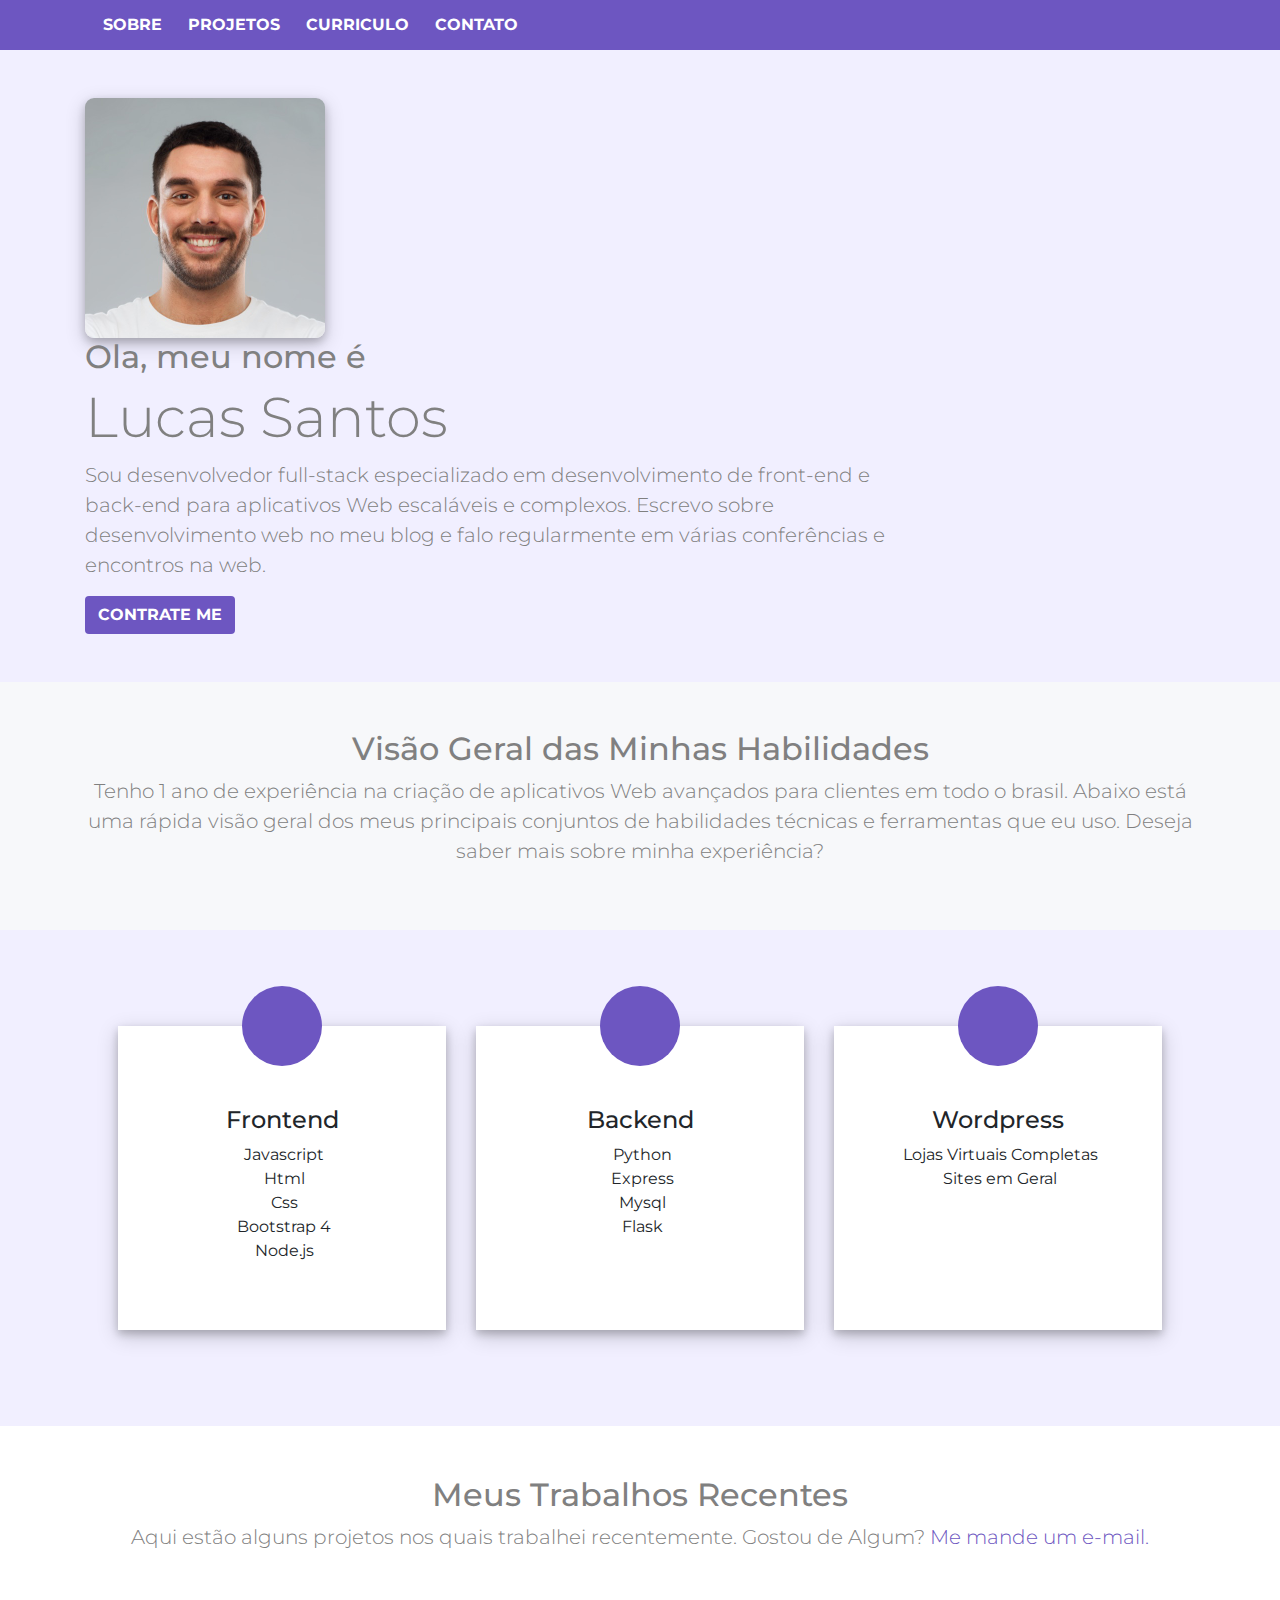
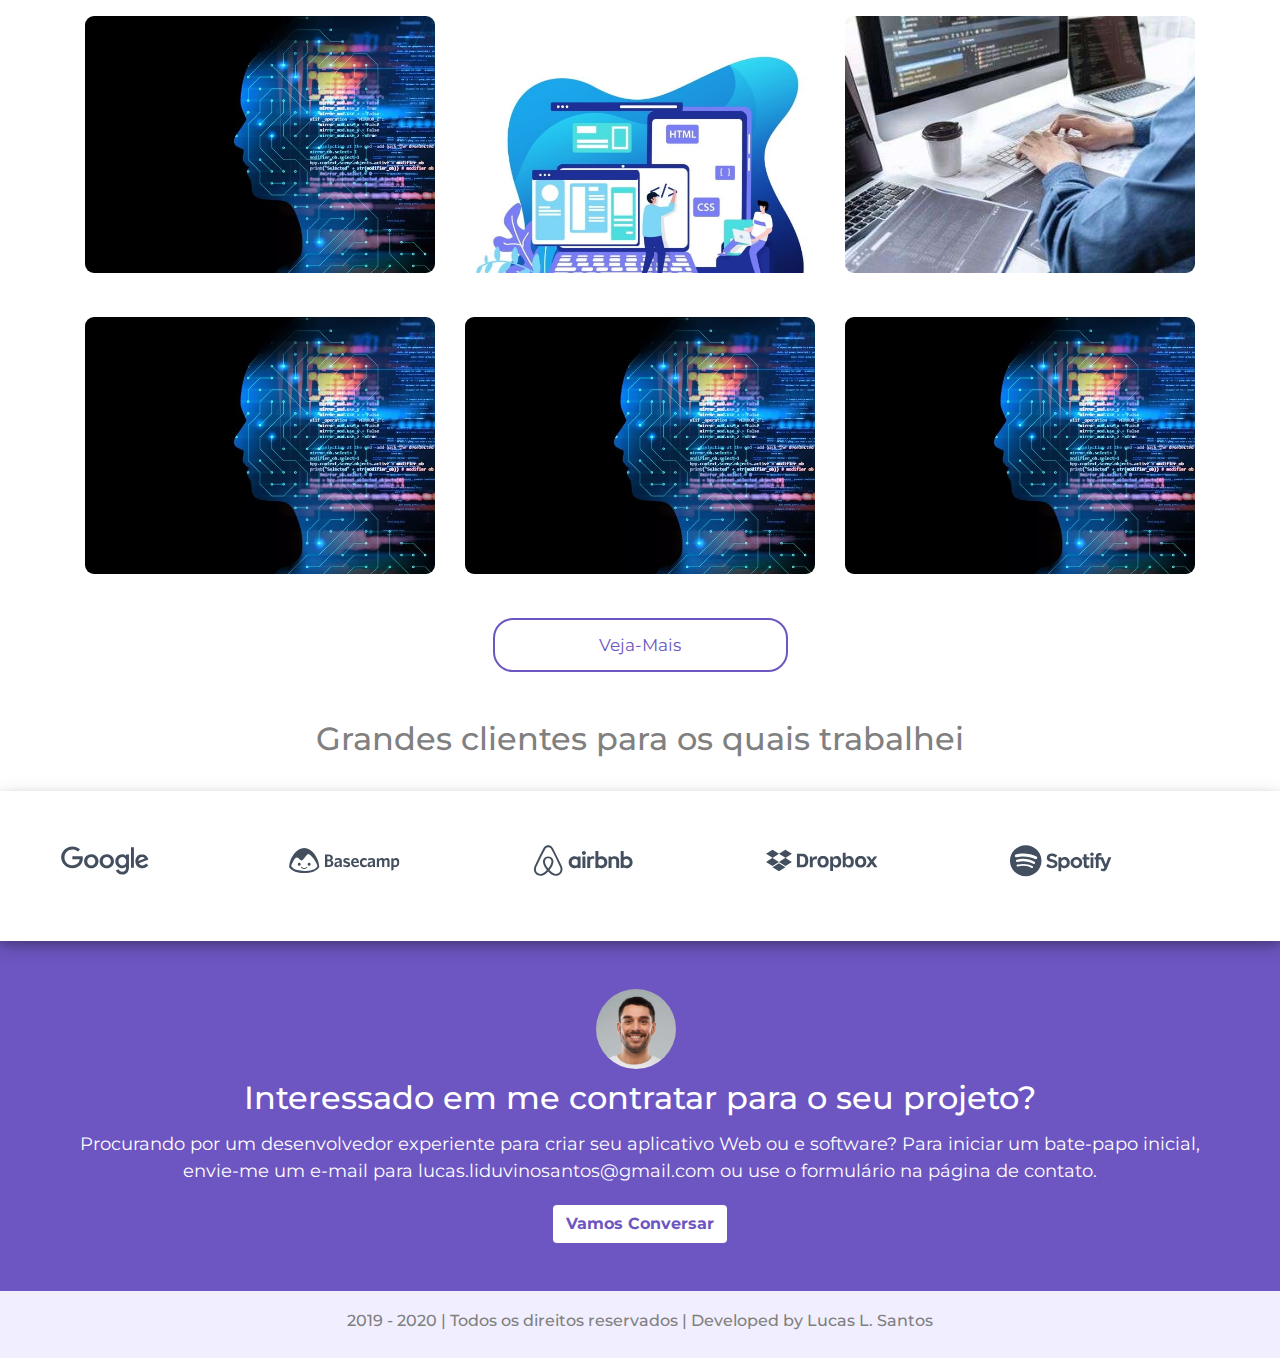
==== commit e859e0be: "rodape finalizado e ajustes finais concluidos" ====
--- a/index.html
+++ b/index.html
@@ -13,19 +13,12 @@
    <!-- estilo do boot -->
     <link rel="stylesheet" href="https://maxcdn.bootstrapcdn.com/bootstrap/4.0.0/css/bootstrap.min.css" integrity="sha384-Gn5384xqQ1aoWXA+058RXPxPg6fy4IWvTNh0E263XmFcJlSAwiGgFAW/dAiS6JXm" crossorigin="anonymous">
    
-
-
     <!-- estilo carrosel -->
     <link rel="stylesheet" href="OwlCarousel2-2.3.4/dist/assets/owl.carousel.css">
     <link rel="stylesheet" href="OwlCarousel2-2.3.4/dist/assets/owl.carousel.min.css">
 
    <!-- meu estilo -->
     <link rel="stylesheet" href="css/estilo.css">
-
-
-
-  
-
     <title>Portifolio</title>
 </head>
 <body>
@@ -52,10 +45,7 @@
                         <li class="nav-item">
                             <a class="nav-link " href="#">CONTATO</a>
                         </li>
-                        <li class="nav-item">
-                            <a class="nav-link " href="#">BLOG</a>
-                            
-                        </li>
+                     
                        
                       <div class="redes">
                         <li class="icones" >
@@ -81,13 +71,8 @@
                      
                     
                     </ul>
-                    
-
-
-        
+           
                 </div>  <!--fim container menu-->
-
-
 
             </div>
         </nav>
@@ -101,15 +86,15 @@
                     </div>
     
                     <div class="col-md-9 ">
-                        <h2 class="display-5">Ola, meu nome é </h2>
-                        <h1 class="display-4">Lucas Santos</h1>
-    
-                        <p class="lead">
-                            
-                            Sou desenvolvedor full-stack especializado em desenvolvimento de front-end e back-end para aplicativos Web escaláveis ​​e complexos. Escrevo sobre desenvolvimento web no meu blog e falo regularmente em várias conferências e encontros na web. 
-                        </p>
-    
-                        <button class="btn botao"> CONTRATE ME </button>
+                            <h2 class="display-5">Ola, meu nome é </h2>
+                            <h1 class="display-4">Lucas Santos</h1>
+        
+                            <p class="lead">
+                                
+                                Sou desenvolvedor full-stack especializado em desenvolvimento de front-end e back-end para aplicativos Web escaláveis ​​e complexos. Escrevo sobre desenvolvimento web no meu blog e falo regularmente em várias conferências e encontros na web. 
+                            </p>
+        
+                            <button class="btn botao"> CONTRATE ME </button>
                     </div>
                 </div>
             
@@ -330,7 +315,6 @@
 
              <!-- inicio empresas que trabalhei -->
 
-
              <div class="owl-carousel owl-theme carro">
                 <div class="item">
                     <img src="img/logo-1.svg" alt="" srcset="">
@@ -372,8 +356,8 @@
                         <div class="row linha-interesse">
                             <h2 class="display-5  interrese">Interessado em me contratar para o seu projeto?</h2> 
                             
-                            <p class="text-center lead p-1">
-                                Procurando por um desenvolvedor experiente de pilha completa para criar seu aplicativo Web ou enviar seu produto de software? Para iniciar um bate-papo inicial, envie-me um e-mail para steve.doe@youremail.com ou use o formulário na página de contato .
+                            <p class="text-center p-1">
+                                Procurando por um desenvolvedor experiente  para criar seu aplicativo Web ou e software? Para iniciar um bate-papo inicial, envie-me um e-mail para lucas.liduvinosantos@gmail.com ou use o formulário na página de contato.
                             </p>
 
                             <button class="btn botao roda"> Vamos Conversar </button>
@@ -384,8 +368,21 @@
 
                 </div>
 
-
             </footer>
+            
+            <div class="container-fluid direitos">
+                <div class="container">
+
+                    <div class="row foo">
+                        <div class="col">
+                            <h4> 2019 - 2020 | Todos os direitos reservados | Developed by Lucas L. Santos</h4>
+                           
+    
+                        </div>
+                    </div>
+                </div>
+
+            </div>
 
         
             
--- a/css/estilo.css
+++ b/css/estilo.css
@@ -2,6 +2,7 @@
     margin: 0;
     padding: 0;
     box-sizing: border-box;
+   
 
 }
 
@@ -25,8 +26,7 @@
     display: inline;
     margin-left: 5px;
     font-size: 22px;
-    color: white;
-    
+    color: white; 
 }
 .ico{
     color: white;
@@ -44,8 +44,6 @@
 .navbar-light .navbar-nav .nav-link:hover {
     border-bottom: 3px solid white;
     color: white;
-
-    
 }
 
 
@@ -237,10 +235,22 @@
     height: 76px;
 }
 
+/* img carrosel */
+
+.owl-carousel .owl-item img {
+    display: block;
+    width: 50%;
+}
+
+
 .carro{
-    padding: 48px;
+   padding: 48px;
    box-shadow: 0 4px 8px 0 rgba(0, 0, 0, 0.2), 0 6px 20px 0 rgba(0, 0, 0, 0.19);
-}
+   height: 150px;
+}
+
+
+
 
 
 /* inicio rodape */
@@ -264,8 +274,15 @@
 .linha-interesse{
     
     color: white;
-
-}
+    text-align: center;
+    
+
+}
+.linha-interesse p {
+    font-size: 18px;
+}
+
+
 .interrese{
     margin: 0 auto;
     padding: 10px;
@@ -275,8 +292,25 @@
 .roda{
     margin: 0 auto;
     background-color:white ;
-
     color:#6d56c1 ;
+}
+
+.foo{
+    background-color: white;
+     font-size: 10px;
+    text-align: center;
+    padding: 20px;
+    background-color:rgb(241, 239, 255) ;
+    color: gray;
+    
+}
+
+.foo h4{
+    font-size: 16px;
+}
+
+.direitos{
+    background-color:rgb(241, 239, 255) ;
 }
 
 
@@ -297,10 +331,7 @@
         align-items: center;
        
         padding: 0;
-
-    }
-
-    
+    }
     .habilidade{
         margin-bottom: 50px;
     }
@@ -308,7 +339,10 @@
     .img-sm {
         margin-left: 100px;
     }
-    
+    .owl-carousel .owl-item img {
+        display: block;
+        width: 100%;
+    }
     
 }
 
@@ -325,12 +359,8 @@
         flex-direction: column;
         flex-wrap: wrap;
         align-items: center;
-        
-        
-    }
-
-   
-
+          
+    }
     .habilidade{
         margin-bottom: 50px;
     }
@@ -355,8 +385,6 @@
         flex-direction: column;
         flex-wrap: wrap;
        
-        
-        
     }
  
 }